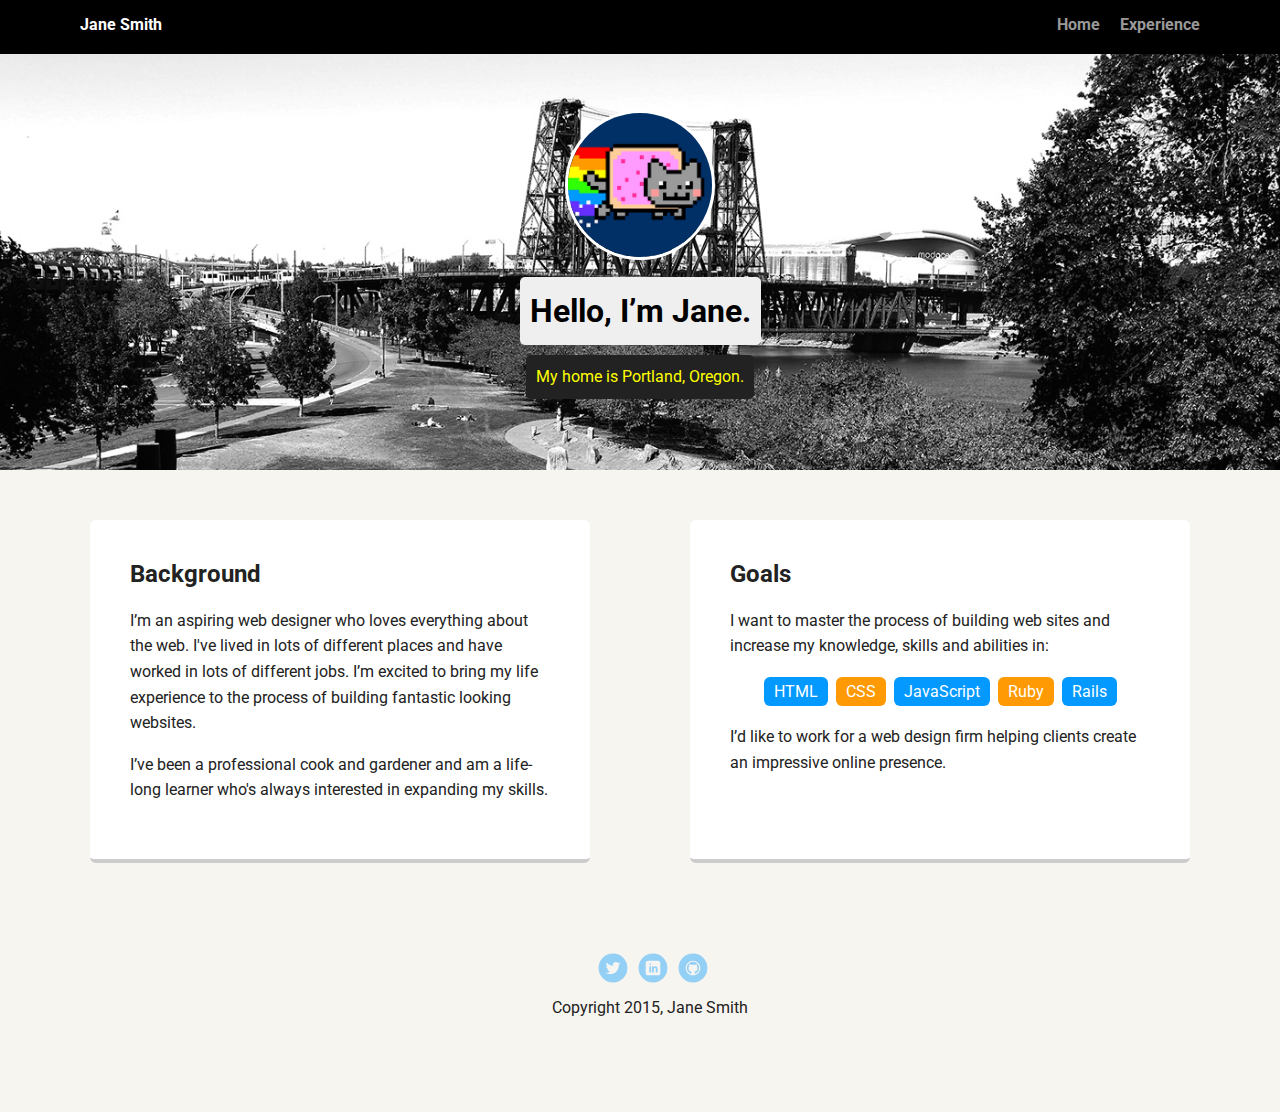
==== portfolio_update_v1 Original/index.html @ 25915953 "base" ====
<!doctype html>
<html lang="en">
<head>
  <meta charset="utf-8">
  <title>Jane Smith's Profile</title>
  <meta name="viewport" content="width=device-width, initial-scale=1.0">
  <link rel="stylesheet" href="styles.css">
  <link href="https://fonts.googleapis.com/css?family=Muli%7CRoboto:400,300,500,700,900" rel="stylesheet"></head>
  <body>

    <div class="main-nav">
        <ul class="nav">
          <li class="name">Jane Smith</li>
          <li><a href="#">Home</a></li>
          <li><a href="#">Experience</a></li>
        </ul>
    </div>

    <header>
      <img src="images/me.png" alt="Drawing of Jane Smith" class="profile-image">
      <h1 class="tag name">Hello, I’m Jane.</h1>
      <p class="tag location">My home is Portland, Oregon.</p>
    </header>

    <main class="flex">
      <div class="card">
        <h2>Background</h2>
        <p>I’m an aspiring web designer who loves everything about the web. I've lived in lots of different places and have worked in lots of different jobs. I’m excited to bring my life experience to the process of building fantastic looking websites.</p>
        <p>I’ve been a professional cook and gardener and am a life-long learner who's always interested in expanding my skills.</p>
      </div> 

      <div class="card">
        <h2>Goals</h2>
        <p>I want to master the process of building web sites and increase my knowledge, skills and abilities in:</p>
        <ul class="skills">
          <li>HTML</li>
          <li>CSS</li>
          <li>JavaScript</li>
          <li>Ruby</li>
          <li>Rails</li>
        </ul>
        <p>I’d like to work for a web design firm helping clients create an impressive online presence.</p>
      </div> 

    </main>
    <footer>
      <ul>
        <li><a href="#" class="social twitter">Twitter</a></li>
        <li><a href="#" class="social linkedin">LinkedIn</a></li>
        <li><a href="#" class="social github">Github</a></li>
      </ul>
      <p class="copyright">Copyright 2015, Jane Smith</p>
    </footer>
  </body>
  </html>
---- portfolio_update_v1 Original/styles.css ----
/* Global Layout Set-up */
* { 
  box-sizing: border-box;
}
  
body {
  margin: 0;
  padding: 0;
  text-align: center;
  font-family: 'Roboto', sans-serif;
  color: #222;
  background: #f7f5f0;
}
/* Link Styles */

a {
  text-decoration: none;
  color: #999;
}
a:hover {
  color: #6633ff;
}

/* Section Styles */

.main-nav {
  width: 100%;
  background: black;
  min-height: 30px;
  padding: 10px;
  position: fixed;
  text-align: center;
}
.nav {
  display: flex;
  justify-content: space-around;
  font-weight: 700;
  list-style-type: none;
  margin: 0 auto;
  padding: 0;
}

.nav .name {
    display: block;
    margin-right: auto;
    color: white;
}
.nav li {
  padding: 5px 10px 10px 10px;
}
.nav a {
  transition: all .5s;
}
.nav a:hover {
  color: white
}

header {
  text-align: center;
  background: url('images/portland.jpg') no-repeat top center ;
  background-size: cover;
  overflow: hidden;
  padding-top: 60px;
}
header {
  line-height: 1.5;
}
header .profile-image {
  margin-top: 50px;
  width: 150px;
  height: 150px;
  border-radius: 50%;
  border: 3px solid white;
  transition: all .5s;
}
header .profile-image:hover {
  transform: scale(1.2) rotate(5deg);
}
.tag {
  background-color: #efefef;
  color: black;
  padding: 10px;
  border-radius: 5px;
  display: table;
  margin: 10px auto;
} 
.location {
  background-color: #222;
  color: yellow;
}
.card {
  margin: 30px;
  padding: 20px 40px 40px;
  max-width: 500px;
  text-align: left;
  background: #fff;
  border-bottom: 4px solid #ccc;
  border-radius: 6px;
  transition: all .5s;
}
.card:hover {
  border-color: #ff99ff;
}

ul.skills {
  padding: 0;
  text-align: center;
}

.skills li {
  border-radius: 6px;
  display: inline-block;
  background: #ff9904;
  color: white;
  padding: 5px 10px;
  margin: 2px;
}

.skills li:nth-child(odd) {
  background: #0399ff;
}

footer {
  width: 100%;
  min-height: 30px;
  padding: 20px 0 40px 20px;
}

footer .copyright {
  top: -8px;
  font-size: .75em;
}

footer ul {
  list-style-type: none;
  margin: 0;
  padding: 0;
}

footer ul li {
  display: inline-block;
}

a.social {
  display: inline-block;
  text-indent: -9999px;
  margin-left: 5px;
  width: 30px;
  height: 30px;
  background-size: 30px 30px;
  opacity: .4;
  transition: all .5s;
}
a.twitter {
  background-image: url(images/twitter.svg);
}
a.linkedin {
  background-image: url(images/linkedin.svg);
}
a.github {
  background-image: url(images/github.svg);
}
a.social:hover {
  opacity: 1;
}
.clearfix {
  clear: both;
}

/* Styles for larger screens */
@media screen and (min-width: 720px) {
  
  .flex {
      display: -ms-flexbox;      /* TWEENER - IE 10 */
      display: flex; 
      max-width: 1200px;
      -ms-flex-pack: distribute;
      justify-content: space-around;
      margin: 0 auto;
  }

  header {
    min-height: 470px;
  }

  .nav {
    max-width: 1200px;
    padding: 0 30px;
  }


  main {
    padding-top: 20px;
  }

  main p {
    line-height: 1.6em;
  }

  footer {
    font-size: 1.3em;
    max-width: 1200px;
    margin: 40px auto;
  }

}
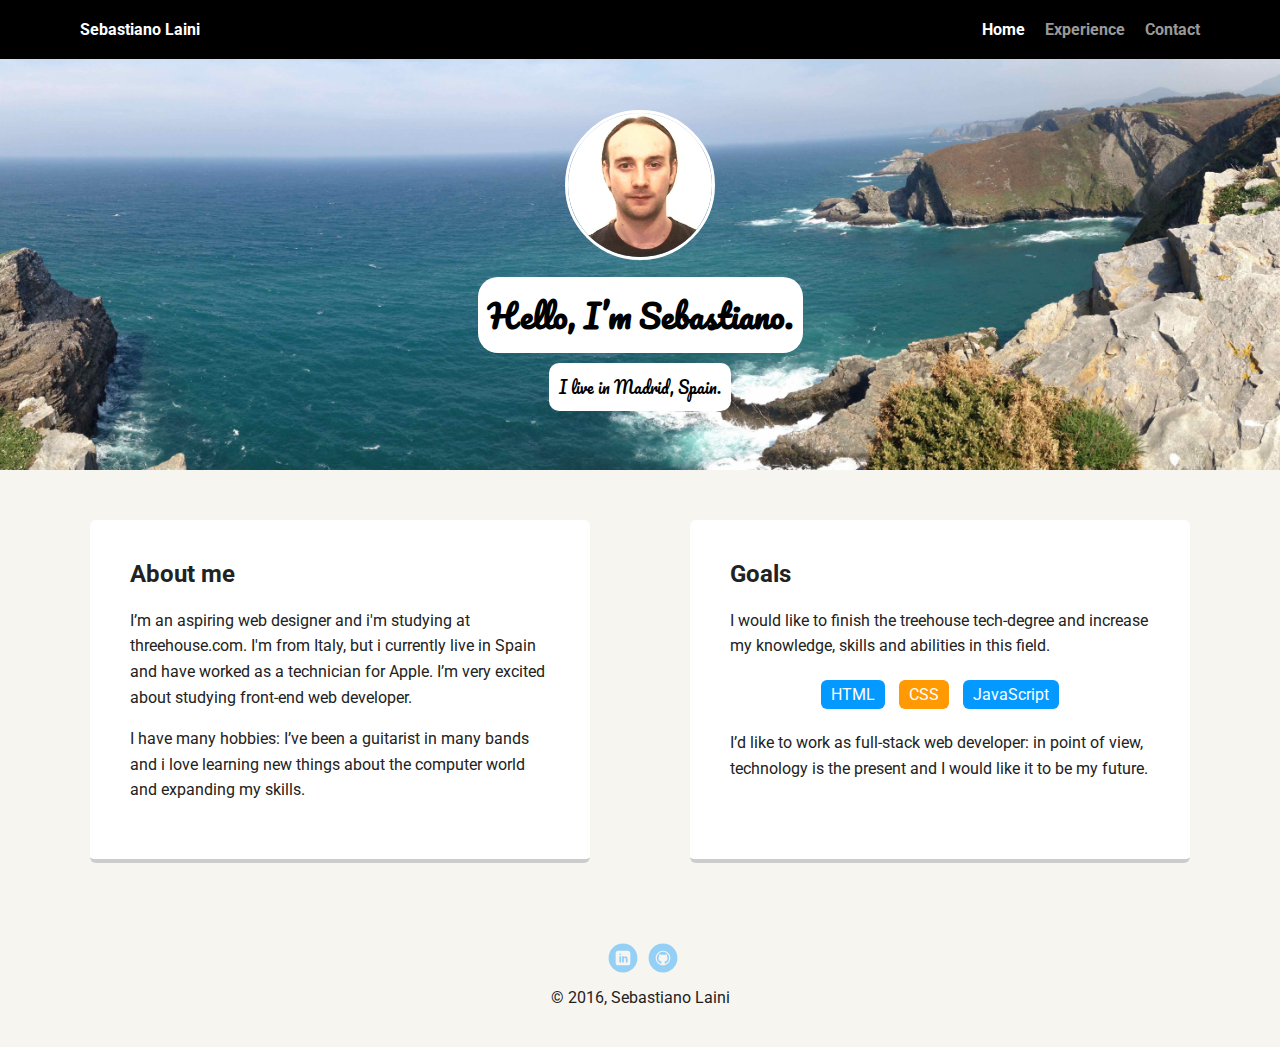
==== commit e5106d8f: "change 2" ====
--- a/portfolio_update_v1 Original/index.html
+++ b/portfolio_update_v1 Original/index.html
@@ -2,54 +2,56 @@
 <html lang="en">
 <head>
   <meta charset="utf-8">
-  <title>Jane Smith's Profile</title>
+  <title>Sebastiano Laini's Profile</title>
+  <link rel="stylesheet" href="css/normalize.css">
+  <link rel="stylesheet" href="css/main.css">
+  <link rel="stylesheet" href="css/responsive.css">
   <meta name="viewport" content="width=device-width, initial-scale=1.0">
-  <link rel="stylesheet" href="styles.css">
-  <link href="https://fonts.googleapis.com/css?family=Muli%7CRoboto:400,300,500,700,900" rel="stylesheet"></head>
+  <link href="https://fonts.googleapis.com/css?family=Muli%7CRoboto:400,300,500,700,900" rel="stylesheet">
+  <link href='https://fonts.googleapis.com/css?family=Pacifico' rel='stylesheet' type='text/css'>
+  </head>
   <body>
 
     <div class="main-nav">
         <ul class="nav">
-          <li class="name">Jane Smith</li>
-          <li><a href="#">Home</a></li>
-          <li><a href="#">Experience</a></li>
+          <li class="name">Sebastiano Laini</li>
+          <li><a href="index.html" class="selected">Home</a></li>
+          <li><a href="experience.html">Experience</a></li>
+          <li><a href="contact.html">Contact</a></li>
         </ul>
-    </div>
+     </div>
 
-    <header>
-      <img src="images/me.png" alt="Drawing of Jane Smith" class="profile-image">
-      <h1 class="tag name">Hello, I’m Jane.</h1>
-      <p class="tag location">My home is Portland, Oregon.</p>
+    <header class="header header_a">
+      <img src="images/me.jpg" alt="Sebastiano's profile photo" class="profile-image">
+      <h1 class="tag name">Hello, I’m Sebastiano.</h1>
+      <p class="tag location">I live in Madrid, Spain.</p>
     </header>
 
     <main class="flex">
       <div class="card">
-        <h2>Background</h2>
-        <p>I’m an aspiring web designer who loves everything about the web. I've lived in lots of different places and have worked in lots of different jobs. I’m excited to bring my life experience to the process of building fantastic looking websites.</p>
-        <p>I’ve been a professional cook and gardener and am a life-long learner who's always interested in expanding my skills.</p>
+        <h2>About me</h2>
+        <p>I’m an aspiring web designer and i'm studying at threehouse.com. I'm from Italy, but i currently live in Spain and have worked as a technician for Apple. I’m very excited about studying front-end web developer.</p>
+        <p>I have many hobbies: I’ve been a guitarist in many bands and i love learning new things about the computer world and expanding my skills.</p>
       </div> 
 
       <div class="card">
         <h2>Goals</h2>
-        <p>I want to master the process of building web sites and increase my knowledge, skills and abilities in:</p>
+        <p>I would like to finish the treehouse tech-degree and increase my knowledge, skills and abilities in this field.</p>
         <ul class="skills">
           <li>HTML</li>
           <li>CSS</li>
           <li>JavaScript</li>
-          <li>Ruby</li>
-          <li>Rails</li>
         </ul>
-        <p>I’d like to work for a web design firm helping clients create an impressive online presence.</p>
+        <p>I’d like to work as full-stack web developer: in point of view, technology is the present and I would like it to be my future.</p>
       </div> 
 
     </main>
     <footer>
       <ul>
-        <li><a href="#" class="social twitter">Twitter</a></li>
-        <li><a href="#" class="social linkedin">LinkedIn</a></li>
-        <li><a href="#" class="social github">Github</a></li>
+        <li><a href="https://es.linkedin.com/in/sebastiano-laini-a9735589" class="social linkedin">LinkedIn</a></li>
+        <li><a href="https://github.com/sebalaini" class="social github">Github</a></li>
       </ul>
-      <p class="copyright">Copyright 2015, Jane Smith</p>
+      <p class="copyright">&copy; 2016, Sebastiano Laini</p>
     </footer>
   </body>
   </html>
--- a/portfolio_update_v1 Original/css/main.css
+++ b/portfolio_update_v1 Original/css/main.css
@@ -0,0 +1,212 @@
+/* Global Layout Set-up */
+
+* { 
+  box-sizing: border-box;
+}
+  
+body {
+  margin: 0;
+  padding: 0;
+  text-align: center;
+  font-family: 'Roboto', sans-serif;
+  color: #222;
+  background: #f7f5f0;
+}
+
+
+
+/* Link Styles */
+
+a {
+  text-decoration: none;
+  color: #999;
+}
+
+a.selected {
+  color: #fff;
+}
+
+.nav a:hover {
+  color: white
+}
+
+/* Navigation Styles */
+
+.main-nav {
+  width: 100%;
+  background: black;
+  min-height: 30px;
+  padding: 10px;
+  position: fixed;
+  text-align: center;
+}
+
+.nav {
+  display: flex;
+  justify-content: space-around;
+  font-weight: 700;
+  list-style-type: none;
+  margin: 0 auto;
+  padding: 0;
+}
+
+.nav .name {
+    display: block;
+    margin-right: auto;
+    color: white;
+}
+
+.nav li {
+  padding: 10px;
+}
+
+
+
+/* header */
+
+.header_a {
+  background: url('../images/asturia.jpg') no-repeat top center ;
+}
+
+.header_b {
+  background: url('../images/buitrago.jpg') no-repeat top center ;
+}
+
+.header_c {
+  background: url('../images/neila.jpg')no-repeat top center ;
+}
+
+.header {
+  font-family: 'Pacifico' ,sans-serif;
+  text-align: center;
+  background-size: cover;
+  overflow: hidden;
+  padding-top: 60px;
+}
+
+header .profile-image {
+  margin-top: 50px;
+  width: 150px;
+  height: 150px;
+  border-radius: 50%;
+  border: 3px solid #fff;
+  transition: all .5s;
+}
+
+header .profile-image:hover {
+  transform: scale(1.5) rotate(8deg);
+}
+
+.tag {
+  background-color: #fff;
+  color: black;
+  padding: 10px;
+  border-radius: 20px;
+  display: table;
+  margin: 10px auto;
+} 
+
+.location {
+  background-color: #fff;
+  color: black;
+  border-radius: 10px;
+}
+
+
+
+/* body style */
+
+.card {
+  margin: 30px;
+  padding: 20px 40px 40px;
+  max-width: 500px;
+  text-align: left;
+  background: #fff;
+  border-bottom: 4px solid #ccc;
+  border-radius: 6px;
+  transition: all .5s;
+}
+
+.card:hover {
+  border-color: #0038ff;
+}
+
+ul.skills {
+  padding: 0;
+  text-align: center;
+}
+
+.skills li {
+  border-radius: 6px;
+  display: inline-block;
+  background: #ff9904;
+  color: white;
+  padding: 5px 10px;
+  margin: 5px;
+}
+
+.skills li:nth-child(odd) {
+  background: #0399ff;
+}
+
+
+
+/* footer */
+
+footer {
+  width: 100%;
+  min-height: 30px;
+  padding: 10px 20px 0px 20px;
+}
+
+footer .copyright {
+  top: -8px;
+  font-size: .75em;
+}
+
+footer ul {
+  list-style-type: none;
+  margin: 0;
+  padding: 0;
+}
+
+footer ul li {
+  display: inline-block;
+}
+
+a.social {
+  display: inline-block;
+  text-indent: -9999px;
+  margin-left: 5px;
+  width: 30px;
+  height: 30px;
+  background-size: 30px 30px;
+  opacity: .4;
+  transition: all .5s;
+}
+
+a.linkedin {
+  background-image: url(../images/linkedin.svg);
+}
+
+a.github {
+  background-image: url(../images/github.svg);
+}
+
+a.social:hover {
+  opacity: 1;
+}
+
+.clearfix {
+  clear: both;
+}
+
+
+
+/* contact page */
+
+.mail {
+  color: blue;
+}
+
+
--- a/portfolio_update_v1 Original/css/responsive.css
+++ b/portfolio_update_v1 Original/css/responsive.css
@@ -0,0 +1,37 @@
+/* Styles for larger screens */
+
+@media screen and (min-width: 720px) {
+  
+  .flex {
+      display: -ms-flexbox;      /* TWEENER - IE 10 */
+      display: flex; 
+      max-width: 1200px;
+      -ms-flex-pack: distribute;
+      justify-content: space-around;
+      margin: 0 auto;
+  }
+
+  header {
+    min-height: 470px;
+  }
+
+  .nav {
+    max-width: 1200px;
+    padding: 0 30px;
+  }
+
+  main {
+    padding-top: 20px;
+  }
+
+  main p {
+    line-height: 1.6em;
+  }
+
+  footer {
+    font-size: 1.3em;
+    max-width: 1200px;
+    margin: 40px auto;
+  }
+
+}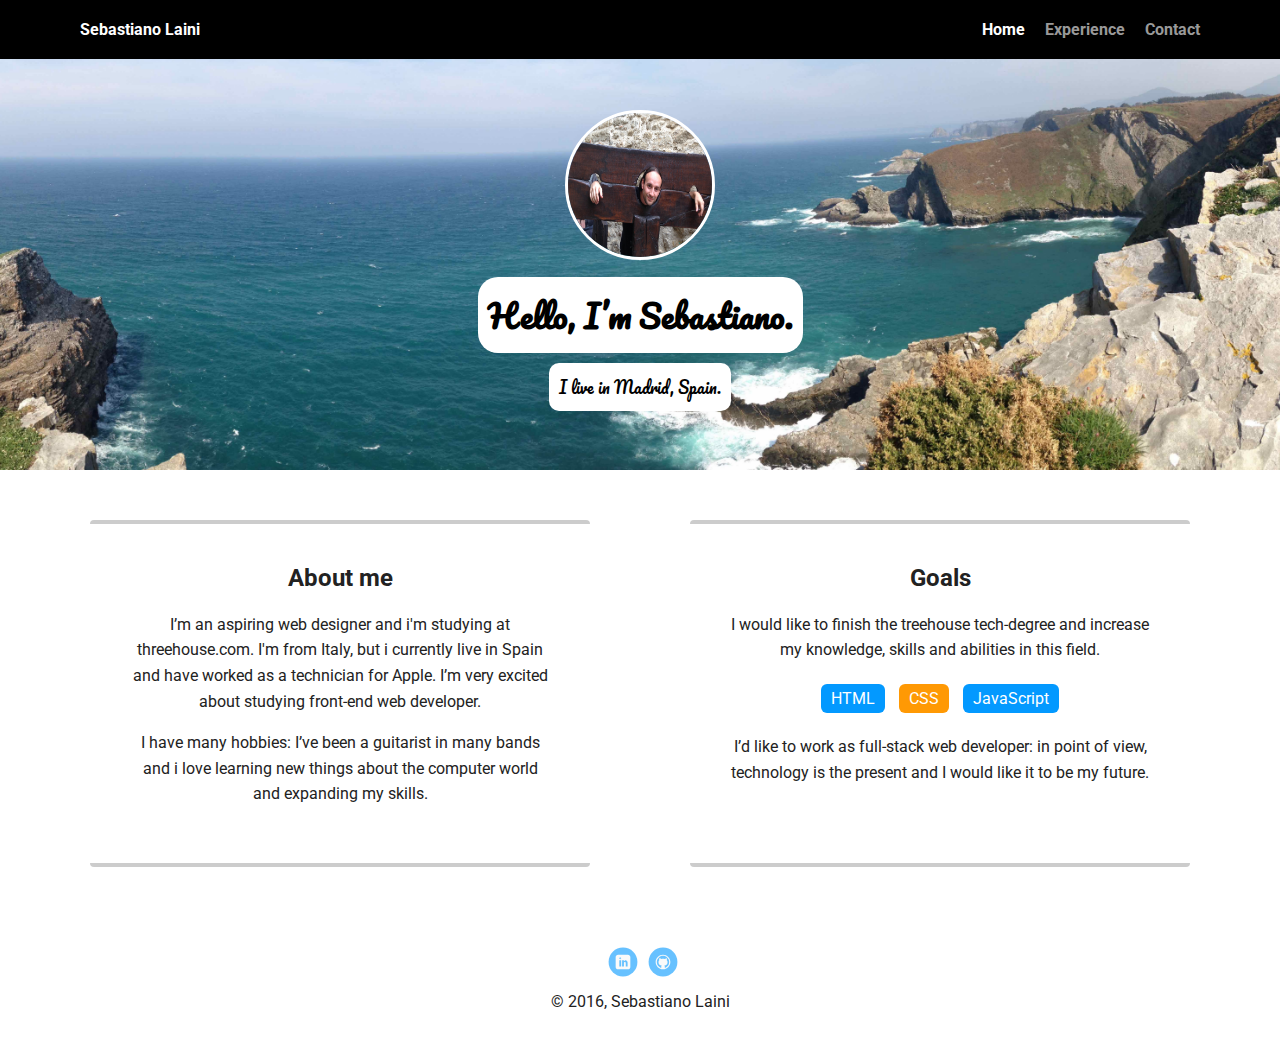
==== commit b96f2827: "little change" ====
--- a/portfolio_update_v1 Original/index.html
+++ b/portfolio_update_v1 Original/index.html
@@ -46,7 +46,7 @@
       </div> 
 
     </main>
-    <footer>
+    <footer class="foot">
       <ul>
         <li><a href="https://es.linkedin.com/in/sebastiano-laini-a9735589" class="social linkedin">LinkedIn</a></li>
         <li><a href="https://github.com/sebalaini" class="social github">Github</a></li>
--- a/portfolio_update_v1 Original/css/main.css
+++ b/portfolio_update_v1 Original/css/main.css
@@ -10,7 +10,7 @@
   text-align: center;
   font-family: 'Roboto', sans-serif;
   color: #222;
-  background: #f7f5f0;
+  background: #fff;
 }
 
 
@@ -120,11 +120,8 @@
   margin: 30px;
   padding: 20px 40px 40px;
   max-width: 500px;
-  text-align: left;
+  text-align: center;
   background: #fff;
-  border-bottom: 4px solid #ccc;
-  border-radius: 6px;
-  transition: all .5s;
 }
 
 .card:hover {
@@ -153,6 +150,10 @@
 
 /* footer */
 
+.foot {
+  clear: both;
+}
+
 footer {
   width: 100%;
   min-height: 30px;
@@ -181,7 +182,7 @@
   width: 30px;
   height: 30px;
   background-size: 30px 30px;
-  opacity: .4;
+  opacity: .6;
   transition: all .5s;
 }
 
--- a/portfolio_update_v1 Original/css/responsive.css
+++ b/portfolio_update_v1 Original/css/responsive.css
@@ -34,4 +34,11 @@
     margin: 40px auto;
   }
 
+  .card {
+  border-top: 4px solid #ccc;
+  border-bottom: 4px solid #ccc;
+  border-radius: 4px;
+  transition: all .5s;
+  }
+
 }